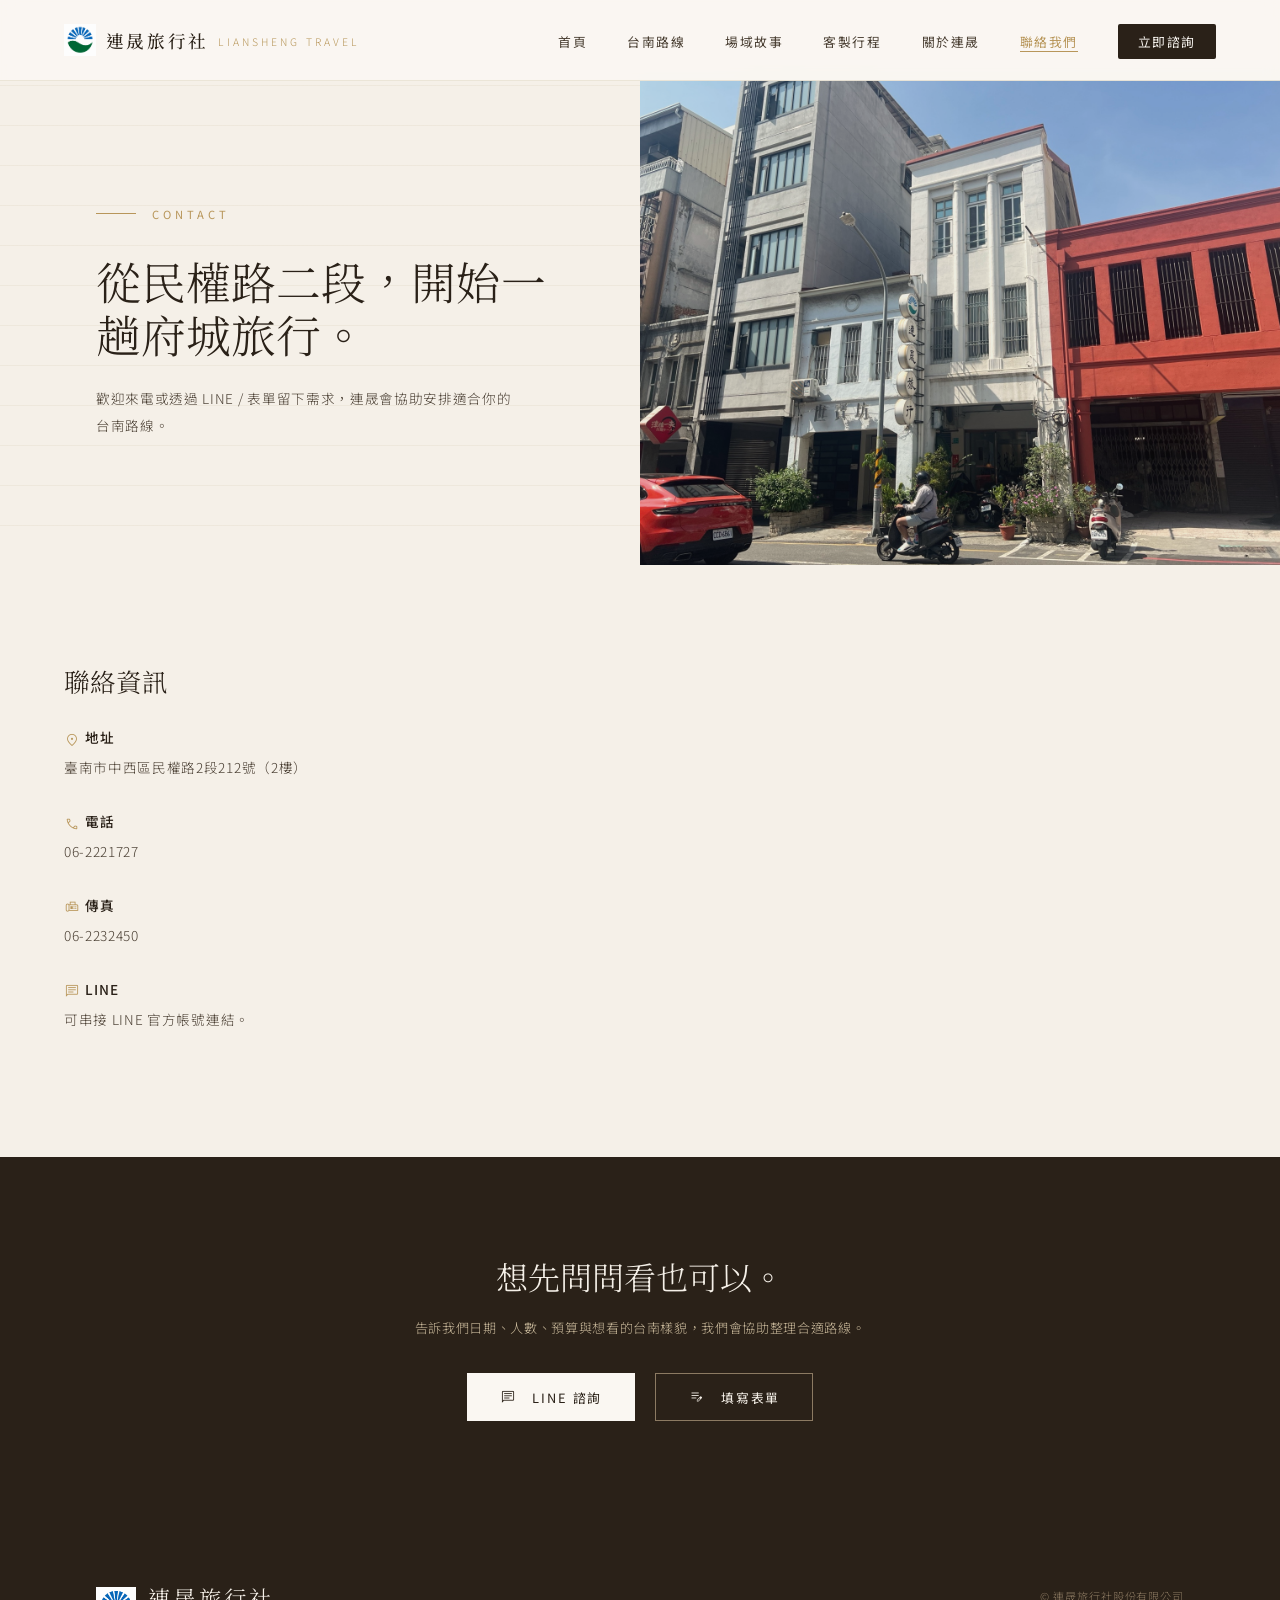
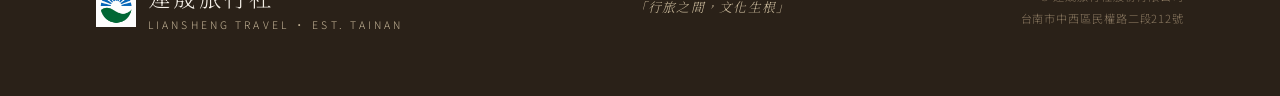
==== contact.html @ aa9bfd42 "網頁內容 新增內容" ====
<!DOCTYPE html>
<html lang="zh-TW">
<head>
<meta charset="UTF-8">
<meta name="viewport" content="width=device-width, initial-scale=1.0">
<title>聯絡我們｜連晟旅行社</title>
<meta name="description" content="連絡連晟旅行社：臺南市中西區民權路2段212號（2樓），電話06-2221727。">
<link rel="preconnect" href="https://fonts.googleapis.com">
<link href="https://fonts.googleapis.com/css2?family=Noto+Serif+TC:wght@300;400;500;700&family=Noto+Sans+TC:wght@300;400;500&family=Playfair+Display:ital,wght@0,400;0,700;1,400&display=swap" rel="stylesheet">
<link rel="stylesheet" href="assets/css/styles.css">
<link rel="icon" type="image/x-icon" href="assets/images/favicon_io/favicon.ico">
<link rel="icon" type="image/png" sizes="32x32" href="assets/images/favicon_io/favicon-32x32.png">
<link rel="icon" type="image/png" sizes="16x16" href="assets/images/favicon_io/favicon-16x16.png">
<link rel="apple-touch-icon" href="assets/images/favicon_io/apple-touch-icon.png">
<meta name="description" content="連絡連晟旅行社：臺南市中西區民權路2段212號（2樓），電話06-2221727，傳真06-2232450。">
<meta name="keywords" content="連晟旅行社電話,台南旅行社地址,06-2221727,民權路二段212號">
<meta property="og:title" content="聯絡我們｜連晟旅行社">
<meta property="og:description" content="從民權路二段，開始一趟府城旅行。歡迎來電或透過 LINE / 表單留下需求。">
<meta property="og:type" content="website">
<meta property="og:locale" content="zh_TW">
</head>
<body>

<nav class="nav">
  <a href="index.html" class="nav-logo">
    <img src="assets/images/logo300x300.png" alt="" class="nav-logo-icon">
    連晟旅行社
    <span>LIANSHENG TRAVEL</span>
  </a>
  <button class="burger" aria-label="選單" aria-expanded="false">
    <span></span><span></span><span></span>
  </button>
  <ul class="nav-links">
    <li><a href="index.html">首頁</a></li>
    <li><a href="routes.html">台南路線</a></li>
    <li><a href="space-story.html">場域故事</a></li>
    <li><a href="custom-trip.html">客製行程</a></li>
    <li><a href="about.html">關於連晟</a></li>
    <li><a href="contact.html" class="active">聯絡我們</a></li>
    <li><a href="custom-trip.html#form" class="nav-cta">立即諮詢</a></li>
  </ul>
</nav>

<main>
<section class="page-hero">
  <div class="page-hero-left">
    <div class="eyebrow">CONTACT</div>
    <h2>從民權路二段，開始一趟府城旅行。</h2>
    <p>歡迎來電或透過 LINE / 表單留下需求，連晟會協助安排適合你的台南路線。</p>
  </div>
  <div class="page-hero-right">
    <img src="assets/images/home/exterior.jpg" alt="連晟旅行社街區外觀">
  </div>
</section>

<section class="section alt animate">
  <div class="container split">
    <div class="prose">
      <h3>聯絡資訊</h3>
      <p><span class="icon icon-sm icon-gold" style="margin-right:0.3rem">location_on</span><strong>地址</strong><br>臺南市中西區民權路2段212號（2樓）</p>
      <p><span class="icon icon-sm icon-gold" style="margin-right:0.3rem">call</span><strong>電話</strong><br>06-2221727</p>
      <p><span class="icon icon-sm icon-gold" style="margin-right:0.3rem">fax</span><strong>傳真</strong><br>06-2232450</p>
      <p><span class="icon icon-sm icon-gold" style="margin-right:0.3rem">chat</span><strong>LINE</strong><br>可串接 LINE 官方帳號連結。</p>
    </div>
    <div class="map-box" style="padding:0;background:none;overflow:hidden;">
      <iframe src="https://www.google.com/maps/embed?pb=!1m18!1m12!1m3!1d3666.78!2d120.2007!3d22.9998!2m3!1f0!2f0!3f0!3m2!1i1024!2i768!4f13.1!3m3!1m2!1s0x346e770e1a0d1f27%3A0x7b4e3a6d2e3d1a2b!2z5rCo5paw6LevMjEy6Jmf!5e0!3m2!1szh-TW!2stw!4v1620000000000!5m2!1szh-TW!2stw" width="100%" height="100%" style="border:0;min-height:400px;" allowfullscreen="" loading="lazy"></iframe>
    </div>
  </div>
</section>

<section class="cta animate" id="line">
  <h2>想先問問看也可以。</h2>
  <p>告訴我們日期、人數、預算與想看的台南樣貌，我們會協助整理合適路線。</p>
  <div class="btn-row"><a class="btn primary" href="#"><span class="icon icon-sm" style="margin-right:0.3rem">chat</span>LINE 諮詢</a><a class="btn" href="custom-trip.html#form"><span class="icon icon-sm" style="margin-right:0.3rem">edit_note</span>填寫表單</a></div>
</section>
</main>

<footer class="animate">
  <div class="footer-logo">
    <img src="assets/images/logo300x300.png" alt="" class="footer-logo-icon">
    <div>連晟旅行社<span>LIANSHENG TRAVEL · EST. TAINAN</span></div>
  </div>
  <div class="footer-tagline">「行旅之間，文化生根」</div>
  <div class="footer-copy">© 連晟旅行社股份有限公司<br>台南市中西區民權路二段212號</div>
</footer>

<script src="assets/js/script.js"></script>
</body>
</html>
---- assets/css/styles.css ----
@import url("https://fonts.googleapis.com/css2?family=Material+Symbols+Outlined:opsz,wght,FILL,GRAD@20..48,100..700,0..1,-50..200");
  *, *::before, *::after { box-sizing: border-box; margin: 0; padding: 0; }

  :root {
    --cream: #F5F0E8;
    --warm-white: #FAF7F2;
    --stone: #C8B89A;
    --stone-dark: #8C7A62;
    --ink: #2A2118;
    --ink-light: #4A3F33;
    --marble-dark: #1C1C1C;
    --gold: #B8965A;
    --gold-light: #D4B07A;
    --bamboo: #7A8C5A;
    --rust: #8C4A2A;
    --font-serif: 'Noto Serif TC', 'Playfair Display', serif;
    --font-sans: 'Noto Sans TC', sans-serif;
  }

  html { scroll-behavior: smooth; }

  body {
    background-color: var(--warm-white);
    color: var(--ink);
    font-family: var(--font-sans);
    font-weight: 300;
    overflow-x: hidden;
  }

  /* ── NAV ── */
  nav {
    position: fixed;
    top: 0; left: 0; right: 0;
    z-index: 100;
    display: flex;
    align-items: center;
    justify-content: space-between;
    padding: 1.5rem 4rem;
    background: rgba(250, 247, 242, 0.92);
    backdrop-filter: blur(8px);
    border-bottom: 0.5px solid rgba(200, 184, 154, 0.3);
  }

  .nav-logo {
    font-family: var(--font-serif);
    font-weight: 500;
    font-size: 1.1rem;
    letter-spacing: 0.15em;
    color: var(--ink);
    text-decoration: none;
    display: flex;
    align-items: center;
    gap: 0.6rem;
  }

  .nav-logo-icon {
    width: 32px;
    height: 32px;
    object-fit: contain;
    flex-shrink: 0;
  }

  .nav-logo span {
    color: var(--gold);
    display: block;
    font-size: 0.65rem;
    font-weight: 300;
    letter-spacing: 0.3em;
    margin-top: 2px;
    font-family: var(--font-sans);
  }

  .nav-links {
    display: flex;
    gap: 2.5rem;
    list-style: none;
  }

  .nav-links a {
    text-decoration: none;
    color: var(--ink-light);
    font-size: 0.8rem;
    letter-spacing: 0.12em;
    font-weight: 400;
    transition: color 0.3s;
  }

  .nav-links a:hover { color: var(--gold); }
  .nav-links a.active { color: var(--gold); border-bottom: 0.5px solid var(--gold); }

  .nav-cta {
    background: var(--ink);
    color: var(--warm-white) !important;
    padding: 0.5rem 1.25rem;
    border-radius: 2px;
    transition: background 0.3s;
    font-weight: 400;
  }

  .nav-cta:hover {
    background: var(--ink-light) !important;
    color: var(--warm-white) !important;
  }

  .burger {
    display: none;
    background: none;
    border: none;
    cursor: pointer;
    padding: 0.4rem;
    z-index: 101;
  }

  /* ── HERO ── */
  .hero {
    min-height: 100vh;
    display: grid;
    grid-template-columns: 1fr 1fr;
    position: relative;
    padding-top: 80px;
  }

  .hero-left {
    background-color: var(--cream);
    display: flex;
    flex-direction: column;
    justify-content: center;
    padding: 6rem 5rem 6rem 6rem;
    position: relative;
    overflow: hidden;
  }

  .hero-left::before {
    content: '';
    position: absolute;
    top: 0; left: 0; right: 0; bottom: 0;
    background-image: repeating-linear-gradient(
      0deg,
      transparent,
      transparent 39px,
      rgba(200, 184, 154, 0.15) 39px,
      rgba(200, 184, 154, 0.15) 40px
    );
  }

  .hero-eyebrow {
    font-size: 0.7rem;
    letter-spacing: 0.35em;
    color: var(--gold);
    font-weight: 400;
    text-transform: uppercase;
    margin-bottom: 2rem;
    position: relative;
    display: flex;
    align-items: center;
    gap: 1rem;
  }

  .hero-eyebrow::before {
    content: '';
    display: inline-block;
    width: 40px;
    height: 0.5px;
    background: var(--gold);
  }

  .hero-title {
    font-family: var(--font-serif);
    font-size: clamp(2.8rem, 5vw, 4.5rem);
    font-weight: 300;
    line-height: 1.2;
    color: var(--ink);
    position: relative;
    margin-bottom: 1.5rem;
  }

  .hero-title em {
    font-style: italic;
    color: var(--gold);
    font-weight: 400;
  }

  .hero-sub {
    font-size: 0.85rem;
    line-height: 2;
    color: var(--ink-light);
    max-width: 380px;
    position: relative;
    margin-bottom: 3rem;
    letter-spacing: 0.05em;
  }

  .hero-cta {
    display: inline-flex;
    align-items: center;
    gap: 1rem;
    text-decoration: none;
    color: var(--ink);
    font-size: 0.8rem;
    letter-spacing: 0.2em;
    font-weight: 400;
    position: relative;
    padding-bottom: 0.5rem;
    border-bottom: 0.5px solid var(--stone);
    transition: all 0.3s;
    width: fit-content;
  }

  .hero-cta:hover {
    color: var(--gold);
    border-bottom-color: var(--gold);
  }

  .hero-cta::after {
    content: '→';
    transition: transform 0.3s;
  }

  .hero-cta:hover::after { transform: translateX(6px); }

  .hero-actions {
    display: flex;
    gap: 2rem;
    position: relative;
  }

  .hero-right {
    position: relative;
    overflow: hidden;
  }

  .hero-img-grid {
    display: grid;
    grid-template-rows: 60% 40%;
    height: 100%;
  }

  .hero-img-top {
    overflow: hidden;
    position: relative;
  }

  .hero-img-top img {
    width: 100%;
    height: 100%;
    object-fit: cover;
    filter: sepia(15%) contrast(0.95) brightness(0.95);
    transition: transform 8s ease;
  }

  .hero:hover .hero-img-top img { transform: scale(1.03); }

  .hero-img-bottom {
    display: grid;
    grid-template-columns: 1fr 1fr;
  }

  .hero-img-small {
    overflow: hidden;
    position: relative;
  }

  .hero-img-small img {
    width: 100%;
    height: 100%;
    object-fit: cover;
    filter: sepia(15%) contrast(0.95) brightness(0.95);
  }

  .hero-img-small:first-child {
    border-right: 2px solid var(--warm-white);
  }

  .hero-year-badge {
    position: absolute;
    bottom: 2rem;
    right: 2rem;
    background: var(--ink);
    color: var(--gold);
    padding: 1rem 1.5rem;
    font-family: var(--font-serif);
    font-size: 0.7rem;
    letter-spacing: 0.2em;
    text-align: center;
    line-height: 2;
  }

  /* ── SECTION: 關於空間 ── */
  .section-about {
    display: grid;
    grid-template-columns: 5fr 7fr;
    min-height: 70vh;
  }

  .about-left {
    background: var(--ink);
    padding: 6rem 4rem;
    display: flex;
    flex-direction: column;
    justify-content: center;
    position: relative;
    overflow: hidden;
  }

  .about-left::after {
    content: '連晟';
    position: absolute;
    bottom: -2rem;
    right: -1rem;
    font-family: var(--font-serif);
    font-size: 12rem;
    color: rgba(255,255,255,0.03);
    font-weight: 700;
    line-height: 1;
    pointer-events: none;
  }

  .section-label {
    font-size: 0.65rem;
    letter-spacing: 0.35em;
    text-transform: uppercase;
    margin-bottom: 2rem;
    display: flex;
    align-items: center;
    gap: 1rem;
  }

  .section-label::before {
    content: '';
    display: inline-block;
    width: 30px;
    height: 0.5px;
    background: currentColor;
  }

  .about-left .section-label { color: var(--stone); }

  .about-heading {
    font-family: var(--font-serif);
    font-size: clamp(1.8rem, 3vw, 2.8rem);
    font-weight: 300;
    line-height: 1.4;
    color: var(--cream);
    margin-bottom: 2rem;
  }

  .about-text {
    font-size: 0.82rem;
    line-height: 2.2;
    color: var(--stone);
    letter-spacing: 0.05em;
  }

  .about-right {
    position: relative;
    overflow: hidden;
    background: var(--cream);
  }

  .about-right img {
    width: 100%;
    height: 100%;
    object-fit: cover;
    filter: sepia(20%) contrast(0.9) brightness(0.98);
  }

  .about-overlay {
    position: absolute;
    bottom: 3rem;
    left: 3rem;
    background: var(--warm-white);
    padding: 1.5rem 2rem;
    border-left: 2px solid var(--gold);
    max-width: 280px;
  }

  .about-overlay-title {
    font-family: var(--font-serif);
    font-size: 0.8rem;
    letter-spacing: 0.1em;
    color: var(--ink);
    margin-bottom: 0.5rem;
    font-weight: 500;
  }

  .about-overlay-text {
    font-size: 0.72rem;
    color: var(--ink-light);
    line-height: 1.8;
    letter-spacing: 0.03em;
  }

  /* ── SECTION: 特色 ── */
  .section-features {
    padding: 7rem 6rem;
    background: var(--warm-white);
  }

  .features-header {
    display: flex;
    align-items: flex-end;
    justify-content: space-between;
    margin-bottom: 5rem;
  }

  .features-title {
    font-family: var(--font-serif);
    font-size: clamp(1.8rem, 3vw, 2.8rem);
    font-weight: 300;
    line-height: 1.3;
    color: var(--ink);
    max-width: 500px;
  }

  .features-title em {
    font-style: italic;
    color: var(--gold);
  }

  .features-link {
    text-decoration: none;
    color: var(--stone-dark);
    font-size: 0.75rem;
    letter-spacing: 0.2em;
    border-bottom: 0.5px solid var(--stone);
    padding-bottom: 0.3rem;
    transition: color 0.3s;
    flex-shrink: 0;
  }

  .features-link:hover { color: var(--gold); }

  .features-grid {
    display: grid;
    grid-template-columns: repeat(4, 1fr);
    gap: 0;
    border: 0.5px solid var(--stone);
  }

  .feature-item {
    padding: 3rem 2.5rem;
    border-right: 0.5px solid var(--stone);
    transition: background 0.4s;
    position: relative;
    overflow: hidden;
    text-decoration: none;
    color: inherit;
    display: block;
  }

  .feature-item:last-child { border-right: none; }

  .feature-item::before {
    content: '';
    position: absolute;
    top: 0; left: 0;
    width: 100%;
    height: 2px;
    background: var(--gold);
    transform: scaleX(0);
    transform-origin: left;
    transition: transform 0.4s;
  }

  .feature-item:hover { background: var(--cream); }
  .feature-item:hover::before { transform: scaleX(1); }

  .feature-num {
    font-family: var(--font-serif);
    font-size: 2.5rem;
    font-weight: 300;
    color: rgba(200,184,154,0.4);
    margin-bottom: 1.5rem;
    line-height: 1;
  }

  .feature-name {
    font-family: var(--font-serif);
    font-size: 1.1rem;
    font-weight: 500;
    color: var(--ink);
    margin-bottom: 1rem;
    letter-spacing: 0.05em;
  }

  .feature-desc {
    font-size: 0.78rem;
    line-height: 2;
    color: var(--ink-light);
    letter-spacing: 0.03em;
  }

  /* ── SECTION: 空間圖片 ── */
  .section-gallery {
    display: grid;
    grid-template-columns: 3fr 2fr;
    height: 60vh;
  }

  .gallery-main {
    overflow: hidden;
    position: relative;
  }

  .gallery-main img {
    width: 100%;
    height: 100%;
    object-fit: cover;
    filter: sepia(15%) contrast(0.95) brightness(0.95);
    transition: transform 6s ease;
  }

  .gallery-main:hover img { transform: scale(1.04); }

  .gallery-side {
    display: flex;
    flex-direction: column;
  }

  .gallery-side-img {
    flex: 1;
    overflow: hidden;
    position: relative;
  }

  .gallery-side-img img {
    width: 100%;
    height: 100%;
    object-fit: cover;
    filter: sepia(15%) contrast(0.95) brightness(0.95);
    transition: transform 6s ease;
  }

  .gallery-side-img:hover img { transform: scale(1.04); }

  .gallery-side-img + .gallery-side-img {
    border-top: 2px solid var(--warm-white);
  }

  /* ── SECTION: 地址/聯絡 ── */
  .section-contact {
    display: flex;
    flex-direction: column;
  }

  .contact-info {
    padding: 6rem 6rem;
    background: var(--cream);
    display: flex;
    flex-direction: column;
    justify-content: center;
    align-items: center;
  }

  .contact-info .section-label,
  .contact-heading,
  .contact-details,
  .contact-actions {
    width: 100%;
    max-width: 1200px;
  }

  .contact-info .section-label { color: var(--stone-dark); }

  .contact-heading {
    font-family: var(--font-serif);
    font-size: clamp(1.5rem, 2.5vw, 2.2rem);
    font-weight: 300;
    color: var(--ink);
    margin-bottom: 2.5rem;
    line-height: 1.4;
  }

  .contact-details {
    display: flex;
    flex-direction: column;
    gap: 1.5rem;
  }

  .contact-row {
    display: flex;
    flex-direction: column;
    gap: 0.3rem;
    padding-bottom: 1.5rem;
    border-bottom: 0.5px solid var(--stone);
  }

  .contact-row:last-child { border-bottom: none; }

  .contact-label {
    font-size: 0.65rem;
    letter-spacing: 0.3em;
    color: var(--stone-dark);
    text-transform: uppercase;
    font-weight: 400;
  }

  .contact-value {
    font-family: var(--font-serif);
    font-size: 0.95rem;
    color: var(--ink);
    font-weight: 400;
    letter-spacing: 0.05em;
  }

  .contact-actions {
    display: flex;
    gap: 1.25rem;
    margin-top: 2.5rem;
    flex-wrap: wrap;
  }

  .contact-btn {
    display: inline-flex;
    align-items: center;
    gap: 0.6rem;
    padding: 0.85rem 2rem;
    font-size: 0.8rem;
    letter-spacing: 0.15em;
    text-decoration: none;
    border: 0.5px solid var(--stone-dark);
    transition: all 0.3s;
    font-family: var(--font-sans);
    font-weight: 400;
    cursor: pointer;
  }

  .contact-btn {
    background: var(--ink);
    color: var(--warm-white);
  }

  .contact-btn:hover {
    background: var(--ink-light);
  }

  .contact-btn.outline {
    background: transparent;
    color: var(--ink);
  }

  .contact-btn.outline:hover {
    background: var(--cream);
  }

  .contact-map {
    position: relative;
    overflow: hidden;
    background: var(--ink);
    height: 60vh;
    min-height: 460px;
  }

  .contact-map iframe {
    width: 100%;
    height: 100%;
    border: none;
    filter: sepia(30%) contrast(0.9) brightness(0.8);
    min-height: 400px;
  }

  /* ── FOOTER ── */
  footer {
    background: var(--ink);
    padding: 4rem 6rem;
    display: flex;
    align-items: center;
    justify-content: space-between;
  }

  .footer-logo {
    font-family: var(--font-serif);
    font-size: 1.4rem;
    font-weight: 300;
    color: var(--cream);
    letter-spacing: 0.15em;
    display: flex;
    align-items: center;
    gap: 0.75rem;
  }

  .footer-logo-icon {
    width: 40px;
    height: 40px;
    object-fit: contain;
    flex-shrink: 0;
  }

  .footer-logo span {
    display: block;
    font-family: var(--font-sans);
    font-size: 0.65rem;
    color: var(--stone);
    letter-spacing: 0.3em;
    margin-top: 4px;
    font-weight: 300;
  }

  .footer-tagline {
    font-family: var(--font-serif);
    font-size: 0.8rem;
    color: var(--stone);
    letter-spacing: 0.1em;
    font-style: italic;
    text-align: center;
  }

  .footer-copy {
    font-size: 0.7rem;
    color: var(--stone-dark);
    letter-spacing: 0.08em;
    text-align: right;
    line-height: 2;
  }

  /* ── ANIMATION ── */
  @keyframes fadeUp {
    from { opacity: 0; transform: translateY(30px); }
    to { opacity: 1; transform: translateY(0); }
  }

  .hero-eyebrow { animation: fadeUp 0.8s ease 0.2s both; }
  .hero-title { animation: fadeUp 0.8s ease 0.4s both; }
  .hero-sub { animation: fadeUp 0.8s ease 0.6s both; }
  .hero-cta { animation: fadeUp 0.8s ease 0.8s both; }

  /* ── 內頁 page-hero 載入動畫 ── */
  .page-hero .eyebrow { animation: fadeUp 0.8s ease 0.2s both; }
  .page-hero h2 { animation: fadeUp 0.8s ease 0.4s both; }
  .page-hero p { animation: fadeUp 0.8s ease 0.6s both; }

  /* ── 滾動觸發動畫 ── */
  .animate {
    opacity: 0; transform: translateY(40px);
    transition: opacity 0.8s cubic-bezier(0.25,0.46,0.45,0.94), transform 0.8s cubic-bezier(0.25,0.46,0.45,0.94);
  }
  .animate.show { opacity: 1; transform: translateY(0); }
  .animate.d1 { transition-delay: 0.1s; }
  .animate.d2 { transition-delay: 0.2s; }
  .animate.d3 { transition-delay: 0.3s; }
  .animate.d4 { transition-delay: 0.4s; }
  .animate.d5 { transition-delay: 0.5s; }
  .animate.d6 { transition-delay: 0.6s; }

  /* ── Icon 字型 ── */
  .icon { font-family: 'Material Symbols Outlined'; font-weight: 300; font-size: 1.4rem; line-height: 1; vertical-align: middle; display: inline-block; }
  .icon-sm { font-size: 1rem; }
  .icon-lg { font-size: 2rem; }
  .icon-gold { color: var(--gold); }
  .icon-stone { color: var(--stone); }

  @keyframes iconBounce { 0%,100% { transform: translateY(0); } 50% { transform: translateY(-4px); } }
  .icon-bounce:hover { animation: iconBounce 0.4s ease; }
  @keyframes iconSpin { to { transform: rotate(360deg); } }
  .icon-spin-slow { animation: iconSpin 12s linear infinite; display: inline-block; }

  /* ── 懸浮微互動 ── */
  .route-card, .story-card { transition: background 0.4s, transform 0.4s, box-shadow 0.4s; }
  .route-card:hover, .story-card:hover { transform: translateY(-3px); box-shadow: 0 8px 24px rgba(42,33,24,0.08); }
  .route-card img, .story-card img { transition: transform 0.6s ease, filter 0.6s ease; }
  .route-card:hover img, .story-card:hover img { transform: scale(1.06); filter: sepia(10%) contrast(1) brightness(1.02); }
  .btn { transition: all 0.3s, transform 0.3s; }
  .btn:hover { transform: translateY(-1px); }
  .btn.primary:hover { transform: translateY(-1px); }
  .hero-cta { transition: all 0.3s, transform 0.3s; }
  .hero-cta:hover { transform: translateX(4px); }

  /* ── section-label 線條動畫 ── */
  .section-label { overflow: hidden; }
  .section-label::before { transition: width 0.8s cubic-bezier(0.25,0.46,0.45,0.94) 0.3s; }
  .animate.show .section-label::before { width: 40px; }
  .hero-eyebrow { overflow: hidden; }
  .hero-eyebrow::before { transition: width 0.8s cubic-bezier(0.25,0.46,0.45,0.94) 0.3s; }

  /* ── 內頁共用區塊 ── */
  .container { max-width: 1280px; margin: 0 auto; padding: 0 4rem; }

  .page-hero {
    min-height: 60vh; display: grid; grid-template-columns: 1fr 1fr;
    padding-top: 80px; background: var(--cream);
  }
  .page-hero-left {
    display: flex; flex-direction: column; justify-content: center;
    padding: 6rem 5rem 6rem 6rem; position: relative;
  }
  .page-hero-left::before {
    content: ''; position: absolute; top: 0; left: 0; right: 0; bottom: 0;
    background-image: repeating-linear-gradient(0deg, transparent, transparent 39px, rgba(200,184,154,0.15) 39px, rgba(200,184,154,0.15) 40px);
  }
  .page-hero-right { position: relative; overflow: hidden; }
  .page-hero-right img {
    width: 100%; height: 100%; object-fit: cover;
    filter: sepia(15%) contrast(0.95) brightness(0.95);
  }
  .eyebrow {
    font-size: 0.7rem; letter-spacing: 0.35em; color: var(--gold);
    font-weight: 400; text-transform: uppercase; margin-bottom: 2rem;
    display: flex; align-items: center; gap: 1rem; position: relative;
  }
  .eyebrow::before {
    content: ''; display: inline-block; width: 40px; height: 0.5px; background: var(--gold);
  }
  .page-hero h2 {
    font-family: var(--font-serif); font-size: clamp(2rem,3.5vw,3.2rem);
    font-weight: 300; line-height: 1.2; color: var(--ink);
    margin-bottom: 1.5rem; position: relative;
  }
  .page-hero p {
    font-size: 0.85rem; line-height: 2; color: var(--ink-light);
    max-width: 420px; letter-spacing: 0.05em; position: relative;
  }

  .section { padding: 6rem 0; background: var(--warm-white); }
  .section.alt { background: var(--cream); }
  .section-title {
    font-family: var(--font-serif); font-size: clamp(1.5rem,2.5vw,2.2rem);
    font-weight: 300; color: var(--ink); margin-bottom: 1rem;
  }
  .section-sub {
    font-size: 0.82rem; line-height: 2; color: var(--ink-light);
    margin-bottom: 3rem; letter-spacing: 0.05em;
  }

  .split {
    display: grid; grid-template-columns: 1fr 1fr; gap: 5rem; align-items: center;
  }
  .split img {
    width: 100%; height: 400px; object-fit: cover;
    filter: sepia(15%) contrast(0.95) brightness(0.95);
  }
  .prose h3 {
    font-family: var(--font-serif); font-size: clamp(1.3rem,2vw,1.8rem);
    font-weight: 300; color: var(--ink); margin-bottom: 1.5rem;
  }
  .prose p {
    font-size: 0.85rem; line-height: 2.2; color: var(--ink-light);
    letter-spacing: 0.05em; margin-bottom: 1.5rem;
  }
  .prose p strong { font-weight: 500; color: var(--ink); }

  .cards {
    display: grid; grid-template-columns: repeat(3, 1fr); gap: 2px;
    background: var(--stone); border: 0.5px solid var(--stone);
  }
  .route-card, .story-card {
    background: var(--warm-white); padding: 0; transition: background 0.4s;
    position: relative; overflow: hidden; text-decoration: none;
    color: inherit; display: block;
  }
  .route-card:hover, .story-card:hover { background: var(--cream); }
  .route-card img, .story-card img {
    width: 100%; height: 240px; object-fit: cover;
    filter: sepia(15%) contrast(0.95) brightness(0.95);
  }
  .card-body { padding: 2rem 2.5rem; }
  .tag {
    display: inline-block; font-size: 0.6rem; letter-spacing: 0.25em;
    color: var(--gold); font-weight: 400; margin-bottom: 0.8rem;
    border-bottom: 0.5px solid var(--gold); padding-bottom: 0.3rem;
  }
  .route-card h3, .story-card h3 {
    font-family: var(--font-serif); font-size: 1.1rem; font-weight: 500;
    color: var(--ink); margin-bottom: 0.8rem; letter-spacing: 0.05em;
  }
  .card-body p {
    font-size: 0.78rem; line-height: 2; color: var(--ink-light); letter-spacing: 0.03em;
  }
  .text-link {
    display: inline-flex; align-items: center; gap: 0.5rem; text-decoration: none;
    color: var(--ink); font-size: 0.75rem; letter-spacing: 0.15em;
    font-weight: 400; margin-top: 1rem; padding-bottom: 0.3rem;
    border-bottom: 0.5px solid var(--stone); transition: all 0.3s;
  }
  .text-link:hover { color: var(--gold); border-bottom-color: var(--gold); }
  .text-link::after { content: '→'; transition: transform 0.3s; }
  .text-link:hover::after { transform: translateX(4px); }

  .cta {
    padding: 6rem 4rem; text-align: center; background: var(--ink);
  }
  .cta h2 {
    font-family: var(--font-serif); font-size: clamp(1.5rem,2.5vw,2.2rem);
    font-weight: 300; color: var(--cream); margin-bottom: 1rem;
  }
  .cta p {
    font-size: 0.82rem; color: var(--stone); line-height: 2;
    letter-spacing: 0.05em; margin-bottom: 2rem;
  }
  .btn-row { display: flex; gap: 1.25rem; justify-content: center; flex-wrap: wrap; }
  .btn {
    display: inline-flex; align-items: center; gap: 0.6rem;
    padding: 0.85rem 2rem; font-size: 0.8rem; letter-spacing: 0.15em;
    text-decoration: none; border: 0.5px solid var(--stone-dark);
    transition: all 0.3s; font-family: var(--font-sans); font-weight: 400;
    cursor: pointer; background: transparent; color: var(--cream);
  }
  .btn:hover { background: rgba(255,255,255,0.05); }
  .btn.primary { background: var(--warm-white); color: var(--ink); border-color: var(--warm-white); }
  .btn.primary:hover { background: var(--cream); }

  .form {
    display: grid; grid-template-columns: 1fr 1fr; gap: 1.5rem;
  }
  .form .field { display: flex; flex-direction: column; gap: 0.5rem; }
  .form .field.full { grid-column: 1 / -1; }
  .form label {
    font-size: 0.75rem; letter-spacing: 0.1em; color: var(--ink-light); font-weight: 400;
  }
  .form input, .form select, .form textarea {
    padding: 0.75rem 1rem; border: 0.5px solid var(--stone);
    background: var(--warm-white); font-family: var(--font-sans);
    font-size: 0.85rem; color: var(--ink); transition: border-color 0.3s;
  }
  .form input:focus, .form select:focus, .form textarea:focus {
    outline: none; border-color: var(--gold);
  }
  .form textarea { min-height: 120px; resize: vertical; }

  .timeline { display: flex; flex-direction: column; gap: 2rem; max-width: 700px; }
  .time-row {
    display: grid; grid-template-columns: 100px 1fr; gap: 2rem;
    padding-bottom: 2rem; border-bottom: 0.5px solid var(--stone);
  }
  .time-row:last-child { border-bottom: none; }
  .time-row strong {
    font-family: var(--font-serif); font-size: 0.9rem; color: var(--gold); font-weight: 400;
  }
  .time-row span {
    font-size: 0.82rem; line-height: 1.8; color: var(--ink-light); letter-spacing: 0.05em;
  }

  .feature-strip {
    display: grid; grid-template-columns: repeat(4, 1fr);
    background: var(--cream); border-top: 0.5px solid var(--stone);
    border-bottom: 0.5px solid var(--stone);
  }
  .feature-card {
    padding: 2.5rem 2rem; display: flex; gap: 1rem; align-items: flex-start;
    border-right: 0.5px solid var(--stone);
  }
  .feature-card:last-child { border-right: none; }
  .feature-card .icon { font-size: 1.5rem; color: var(--gold); flex-shrink: 0; margin-top: 0.2rem; }
  .feature-card h3 {
    font-family: var(--font-serif); font-size: 0.95rem; font-weight: 500; color: var(--ink); margin-bottom: 0.4rem;
  }
  .feature-card p { font-size: 0.75rem; color: var(--ink-light); line-height: 1.6; }

  .map-box {
    background: var(--ink); color: var(--stone); height: 400px;
    display: flex; align-items: center; justify-content: center;
    font-size: 0.8rem; letter-spacing: 0.1em;
  }

  /* ── 媒體報導頁 ── */
  .press-group { margin-bottom: 4rem; }
  .press-group-label {
    font-size: 0.75rem; letter-spacing: 0.3em; color: var(--stone-dark);
    text-transform: uppercase; font-weight: 400;
    display: flex; align-items: center; margin-bottom: 2rem;
    padding-bottom: 1rem; border-bottom: 0.5px solid var(--stone);
  }
  .press-item {
    padding: 2rem 0; border-bottom: 0.5px solid rgba(200,184,154,0.3);
    transition: background 0.3s; padding-left: 1rem; padding-right: 1rem;
    margin: 0 -1rem;
  }
  .press-item:last-child { border-bottom: none; }
  .press-item:hover { background: var(--cream); border-radius: 4px; }
  .press-meta { display: flex; gap: 1.5rem; margin-bottom: 0.5rem; }
  .press-date {
    font-size: 0.72rem; color: var(--stone-dark); letter-spacing: 0.05em;
    font-family: var(--font-sans); font-weight: 400;
  }
  .press-source {
    font-size: 0.72rem; color: var(--gold); letter-spacing: 0.08em;
    font-weight: 500;
  }
  .press-list { display: flex; flex-direction: column; max-width: 700px; }
  .press-row {
    display: grid; grid-template-columns: 160px 1fr 80px; gap: 1rem;
    padding: 1rem 0; border-bottom: 0.5px solid rgba(200,184,154,0.3);
    align-items: baseline;
  }
  .press-row:last-child { border-bottom: none; }
  .press-src { font-size: 0.78rem; color: var(--gold); font-weight: 500; letter-spacing: 0.05em; }
  .press-article { font-size: 0.82rem; color: var(--ink); letter-spacing: 0.03em; }
  .press-year { font-size: 0.7rem; color: var(--stone-dark); text-align: right; }
  .press-row:hover { background: var(--cream); margin: 0 -1rem; padding-left: 1rem; padding-right: 1rem; border-radius: 4px; }
  .press-more { margin-top: 1.5rem; }
  .press-title {
    font-family: var(--font-serif); font-size: 1rem;
    font-weight: 500; color: var(--ink); margin-bottom: 0.6rem;
    letter-spacing: 0.03em;
  }
  .press-desc {
    font-size: 0.8rem; line-height: 1.9; color: var(--ink-light);
    letter-spacing: 0.03em; margin-bottom: 0.8rem; max-width: 700px;
  }
  .press-note {
    font-size: 0.78rem; line-height: 1.8; color: var(--stone-dark);
    font-style: italic; letter-spacing: 0.04em; margin-bottom: 0.8rem;
    padding-left: 1rem; border-left: 2px solid var(--gold);
    max-width: 600px;
  }


  /* ─────────────────────────────
     RWD EXTENSION
     保持桌機原始視覺，只針對不同螢幕寬度調整排版、間距與圖片比例
  ───────────────────────────── */

  @media (max-width: 1200px) {
    nav {
      padding: 1.25rem 2.5rem;
    }

    .nav-links {
      gap: 1.6rem;
    }

    .hero-left {
      padding: 5rem 3.5rem 5rem 4rem;
    }

    .section-features,
    .contact-info,
    footer {
      padding-left: 4rem;
      padding-right: 4rem;
    }

    .feature-item {
      padding: 2.5rem 2rem;
    }

    .page-hero-left { padding: 5rem 3.5rem 5rem 4rem; }
    .container { padding: 0 2.5rem; }
    .cta { padding: 5rem 2.5rem; }
    .card-body { padding: 1.5rem 2rem; }
  }

  @media (max-width: 1024px) {
    nav {
      padding: 1rem 2rem;
      align-items: flex-start;
      gap: 1.25rem;
    }

    .nav-links {
      gap: 1.25rem;
      flex-wrap: wrap;
      justify-content: flex-end;
      max-width: 70%;
      row-gap: 0.8rem;
    }

    .hero {
      min-height: auto;
      grid-template-columns: 1fr;
      padding-top: 86px;
    }

    .hero-left {
      min-height: 64vh;
      padding: 7rem 4rem 5rem;
    }

    .hero-title {
      max-width: 720px;
    }

    .hero-sub {
      max-width: 520px;
    }

    .hero-right {
      height: 56vh;
      min-height: 480px;
    }

    .section-about {
      grid-template-columns: 1fr;
    }

    .about-left {
      padding: 5rem 4rem;
      min-height: auto;
    }

    .about-right {
      height: 55vh;
      min-height: 460px;
    }

    .features-header {
      display: block;
      margin-bottom: 3.5rem;
    }

    .features-link {
      display: inline-block;
      margin-top: 1.5rem;
    }

    .features-grid {
      grid-template-columns: repeat(4, minmax(0, 1fr));
    }

    .feature-item {
      padding: 2.25rem 1.75rem;
    }

    .section-gallery {
      grid-template-columns: 1fr;
      height: auto;
    }

    .gallery-main {
      height: 50vh;
      min-height: 420px;
    }

    .gallery-side {
      display: grid;
      grid-template-columns: 1fr 1fr;
      height: 40vh;
      min-height: 320px;
    }

    .gallery-side-img + .gallery-side-img {
      border-top: none;
      border-left: 2px solid var(--warm-white);
    }

    .page-hero {
      min-height: auto; grid-template-columns: 1fr; padding-top: 86px;
    }
    .page-hero-left { min-height: 50vh; padding: 5rem 4rem; }
    .page-hero-right { height: 46vh; min-height: 380px; }

    .split { grid-template-columns: 1fr; gap: 3rem; }
    .split img { height: 340px; }

    .cards { grid-template-columns: repeat(3, 1fr); }
    .route-card img, .story-card img { height: 200px; }

    .feature-strip { grid-template-columns: repeat(4, 1fr); }
    .feature-card { padding: 2rem 1.5rem; }

    .container { padding: 0 2.5rem; }

    .form { grid-template-columns: 1fr; }

    .contact-map iframe {
      min-height: 420px;
    }

    footer {
      gap: 2rem;
      flex-wrap: wrap;
    }

    .footer-tagline {
      order: 3;
      width: 100%;
      text-align: left;
    }
  }

  @media (max-width: 768px) {
    body {
      font-size: 15px;
    }

    nav {
      position: sticky;
      padding: 0.9rem 1.25rem;
      flex-wrap: wrap;
      background: rgba(250, 247, 242, 0.96);
    }

    .nav-logo {
      font-size: 1rem;
      line-height: 1.2;
    }

    .burger {
      display: flex;
      flex-direction: column;
      gap: 5px;
      margin-left: auto;
      align-self: center;
    }

    .burger span {
      display: block;
      width: 24px;
      height: 1.5px;
      background: var(--ink);
      border-radius: 1px;
      transition: transform 0.35s ease, opacity 0.25s ease;
    }

    .nav.open .burger span:nth-child(1) {
      transform: rotate(45deg) translate(4.5px, 4.5px);
    }

    .nav.open .burger span:nth-child(2) {
      opacity: 0;
    }

    .nav.open .burger span:nth-child(3) {
      transform: rotate(-45deg) translate(4.5px, -4.5px);
    }

    .nav-links {
      display: none;
      width: 100%;
      flex-direction: column;
      gap: 0;
      padding: 1.25rem 0 0.5rem;
    }

    .nav.open .nav-links {
      display: flex;
    }

    .nav-links li {
      flex: none;
      border-bottom: 0.5px solid var(--stone);
    }

    .nav-links a {
      display: block;
      padding: 0.85rem 0;
      font-size: 0.85rem;
      letter-spacing: 0.1em;
    }

    .nav-cta {
      margin-top: 0.75rem;
      text-align: center;
      padding: 0.85rem !important;
      border: 0.5px solid var(--stone);
      background: var(--ink);
      color: var(--warm-white) !important;
      border-radius: 2px;
    }

    .hero {
      padding-top: 0;
    }

    .hero-left {
      min-height: auto;
      padding: 5rem 1.5rem 4rem;
    }

    .hero-left::before {
      background-image: repeating-linear-gradient(
        0deg,
        transparent,
        transparent 31px,
        rgba(200, 184, 154, 0.14) 31px,
        rgba(200, 184, 154, 0.14) 32px
      );
    }

    .hero-eyebrow {
      font-size: 0.64rem;
      letter-spacing: 0.26em;
      margin-bottom: 1.5rem;
    }

    .hero-eyebrow::before {
      width: 28px;
    }

    .hero-title {
      font-size: clamp(2.25rem, 12vw, 3.4rem);
      line-height: 1.18;
      margin-bottom: 1.25rem;
    }

    .hero-sub {
      font-size: 0.82rem;
      line-height: 2;
      max-width: 100%;
      margin-bottom: 2.25rem;
    }

    .hero-right {
      height: auto;
      min-height: 0;
    }

    .hero-img-grid {
      display: block;
      height: auto;
    }

    .hero-img-top {
      height: 58vh;
      min-height: 360px;
    }

    .hero-img-bottom {
      display: grid;
      grid-template-columns: 1fr 1fr;
      height: 34vh;
      min-height: 240px;
    }

    .hero-year-badge {
      right: 1.25rem;
      bottom: 1.25rem;
      padding: 0.8rem 1rem;
      font-size: 0.62rem;
    }

    .section-about {
      min-height: auto;
    }

    .about-left {
      padding: 4rem 1.5rem;
    }

    .about-left::after {
      font-size: 7rem;
      bottom: -1rem;
    }

    .section-label {
      font-size: 0.6rem;
      letter-spacing: 0.25em;
      margin-bottom: 1.4rem;
    }

    .about-heading,
    .features-title,
    .contact-heading {
      font-size: clamp(1.55rem, 7vw, 2.2rem);
    }

    .about-text {
      font-size: 0.8rem;
      line-height: 2.05;
    }

    .about-right {
      height: 54vh;
      min-height: 360px;
    }

    .about-overlay {
      left: 1.25rem;
      right: 1.25rem;
      bottom: 1.25rem;
      max-width: none;
      padding: 1.25rem 1.35rem;
    }

    .section-features {
      padding: 4.5rem 1.25rem;
    }

    .features-header {
      margin-bottom: 2.5rem;
    }

    .features-grid {
      grid-template-columns: 1fr;
    }

    .feature-item {
      border-right: none;
      border-bottom: 0.5px solid var(--stone);
      padding: 2.25rem 1.4rem;
    }

    .feature-item:last-child {
      border-bottom: none;
    }

    .feature-num {
      font-size: 2.1rem;
      margin-bottom: 1.1rem;
    }

    .section-gallery {
      display: block;
    }

    .gallery-main,
    .gallery-side {
      height: auto;
      min-height: 0;
    }

    .gallery-main {
      height: 50vh;
      min-height: 340px;
    }

    .gallery-side {
      display: block;
    }

    .gallery-side-img {
      height: 38vh;
      min-height: 260px;
    }

    .gallery-side-img + .gallery-side-img {
      border-left: none;
      border-top: 2px solid var(--warm-white);
    }

    .contact-info {
      padding: 4.5rem 1.5rem;
    }

    .contact-details {
      gap: 1.1rem;
    }

    .contact-row {
      padding-bottom: 1.2rem;
    }

    .page-hero { min-height: auto; padding-top: 0; }
    .page-hero-left { min-height: auto; padding: 5rem 1.5rem 4rem; }
    .page-hero-left::before {
      background-image: repeating-linear-gradient(0deg, transparent, transparent 31px, rgba(200,184,154,0.14) 31px, rgba(200,184,154,0.14) 32px);
    }
    .page-hero h2 { font-size: clamp(2.25rem,12vw,3.4rem); }
    .page-hero p { max-width: 100%; }
    .page-hero-right { height: auto; min-height: 0; }
    .page-hero-right img { height: 52vh; min-height: 360px; }

    .section { padding: 4rem 0; }
    .split { gap: 2rem; }
    .split img { height: 280px; }
    .prose h3 { font-size: clamp(1.3rem,6vw,1.8rem); }

    .cards { grid-template-columns: 1fr; }
    .route-card img, .story-card img { height: 220px; }
    .card-body { padding: 1.5rem; }

    .container { padding: 0 1.25rem; }
    .cta { padding: 4rem 1.5rem; }

    .feature-strip { grid-template-columns: 1fr 1fr; }
    .feature-card { padding: 1.5rem; border-right: none; border-bottom: 0.5px solid var(--stone); }
    .feature-card:nth-child(even) { border-right: none; }

    .timeline { gap: 1.5rem; }
    .time-row { grid-template-columns: 80px 1fr; gap: 1rem; }

    .form { grid-template-columns: 1fr; }

    .contact-map iframe {
      min-height: 360px;
    }

    .contact-map {
      height: 45vh;
      min-height: 320px;
    }

    footer {
      padding: 3rem 1.5rem;
      display: block;
    }

    .footer-logo,
    .footer-tagline,
    .footer-copy {
      text-align: left;
    }

    .footer-tagline {
      margin: 1.5rem 0;
      width: auto;
    }
  }

  @media (max-width: 480px) {
    nav {
      padding: 0.85rem 1rem;
    }

    .nav-logo {
      font-size: 0.92rem;
      letter-spacing: 0.12em;
    }

    .nav-logo span {
      font-size: 0.58rem;
      letter-spacing: 0.22em;
    }

    .burger {
      padding: 0.3rem;
    }

    .burger span {
      width: 20px;
    }

    .nav-links a {
      padding: 0.75rem 0;
      font-size: 0.8rem;
    }

    .hero-left {
      padding: 4.25rem 1.1rem 3.5rem;
    }

    .hero-title {
      font-size: clamp(2rem, 14vw, 3rem);
    }

    .hero-cta {
      letter-spacing: 0.16em;
    }

    .hero-actions {
      flex-direction: column;
      gap: 1rem;
    }

    .hero-img-top {
      height: 52vh;
      min-height: 320px;
    }

    .hero-img-bottom {
      grid-template-columns: 1fr;
      height: auto;
    }

    .hero-img-small {
      height: 32vh;
      min-height: 220px;
    }

    .hero-img-small:first-child {
      border-right: none;
      border-bottom: 2px solid var(--warm-white);
    }

    .about-left,
    .section-features,
    .contact-info,
    footer {
      padding-left: 1rem;
      padding-right: 1rem;
    }

    .about-right,
    .gallery-main {
      min-height: 300px;
    }

    .about-overlay {
      left: 1rem;
      right: 1rem;
      bottom: 1rem;
    }

    .feature-item {
      padding: 2rem 1.15rem;
    }

    .page-hero-left { padding: 4.25rem 1.1rem 3.5rem; }
    .page-hero h2 { font-size: clamp(2rem,14vw,3rem); }
    .page-hero p { font-size: 0.82rem; }
    .page-hero-right img { height: 46vh; min-height: 300px; }

    .section { padding: 3rem 0; }
    .split img { height: 220px; }
    .card-body { padding: 1.25rem; }
    .route-card img, .story-card img { height: 200px; }
    .cta { padding: 3rem 1rem; }
    .feature-strip { grid-template-columns: 1fr; }
    .feature-card { border-bottom: 0.5px solid var(--stone); }
    .feature-card:last-child { border-bottom: none; }

    .contact-value {
      font-size: 0.88rem;
      word-break: break-word;
    }

    .contact-actions {
      flex-direction: column;
      align-items: center;
    }

    .contact-btn {
      justify-content: center;
      width: 100%;
      max-width: 320px;
    }
  }
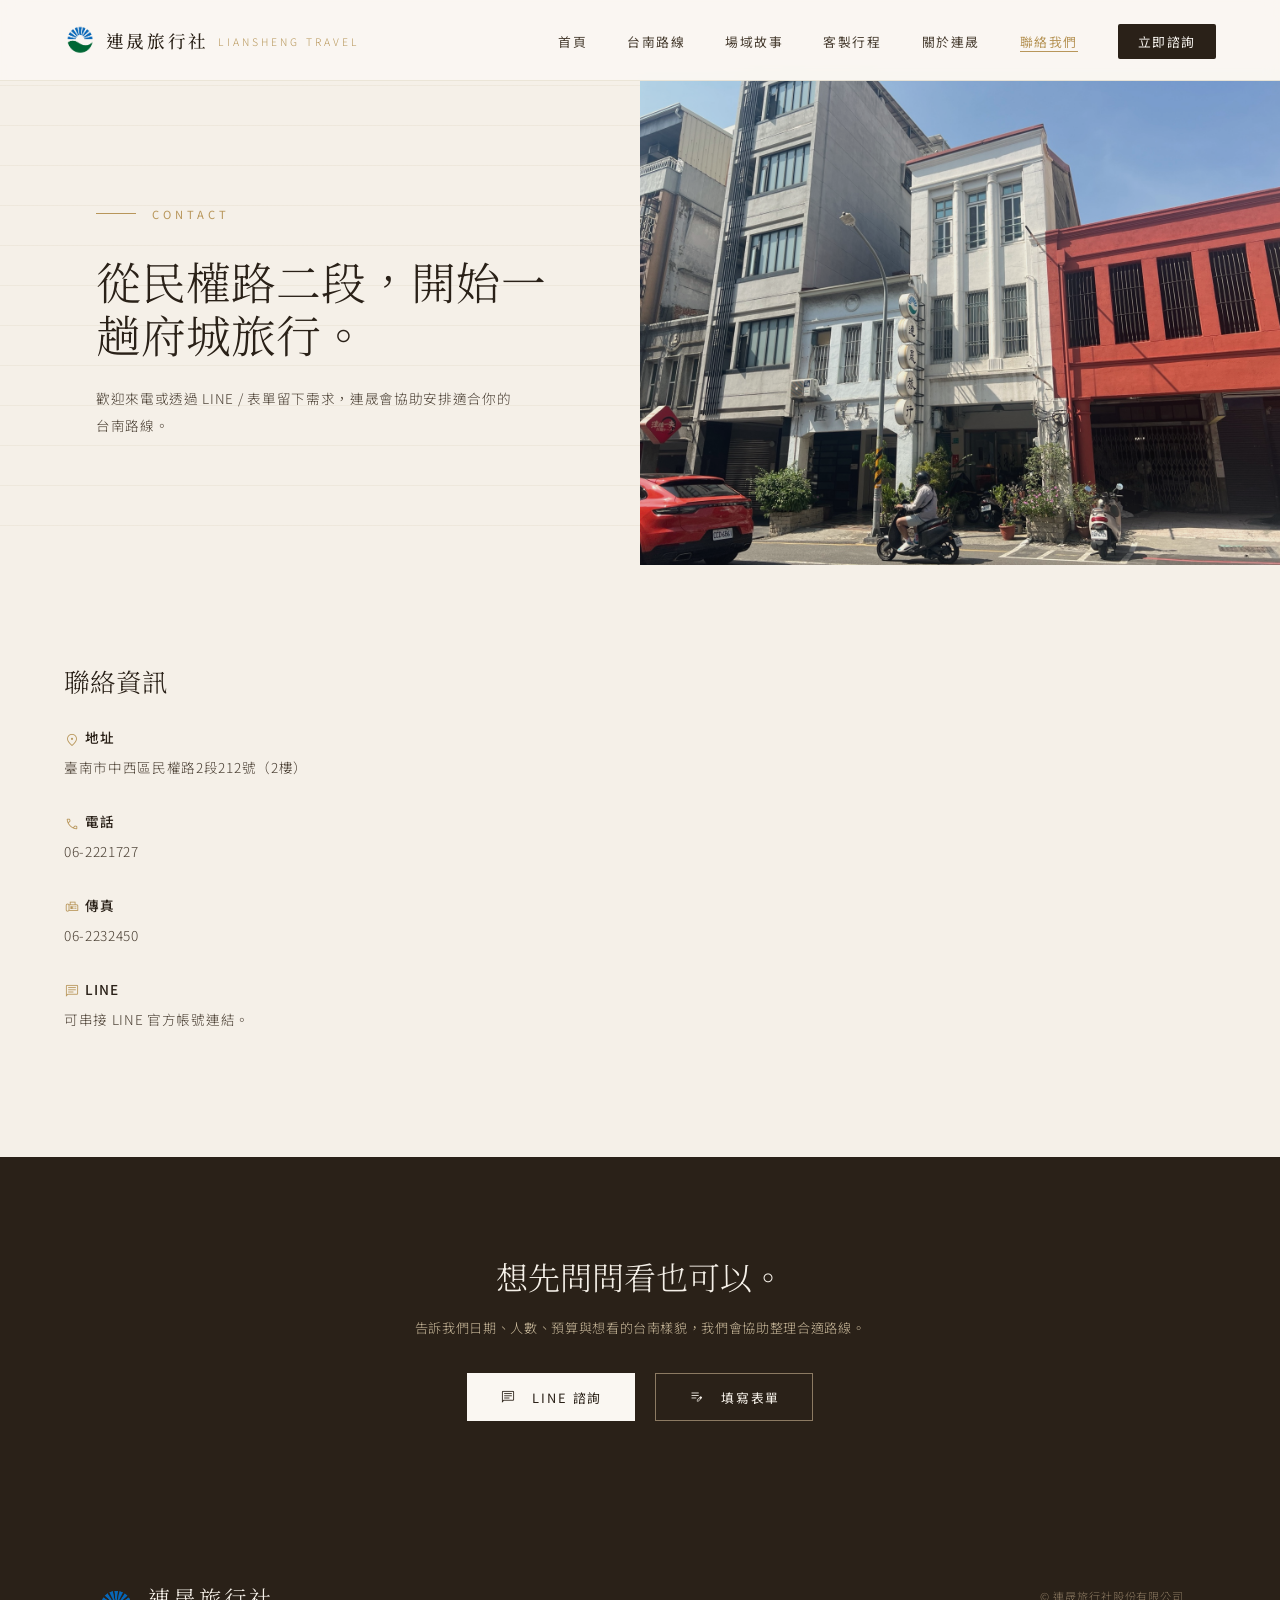
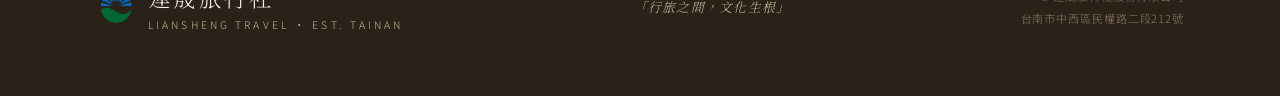
==== commit dc0a9212: "fix MAP" ====
--- a/contact.html
+++ b/contact.html
@@ -63,7 +63,7 @@
       <p><span class="icon icon-sm icon-gold" style="margin-right:0.3rem">chat</span><strong>LINE</strong><br>可串接 LINE 官方帳號連結。</p>
     </div>
     <div class="map-box" style="padding:0;background:none;overflow:hidden;">
-      <iframe src="https://www.google.com/maps/embed?pb=!1m18!1m12!1m3!1d3666.78!2d120.2007!3d22.9998!2m3!1f0!2f0!3f0!3m2!1i1024!2i768!4f13.1!3m3!1m2!1s0x346e770e1a0d1f27%3A0x7b4e3a6d2e3d1a2b!2z5rCo5paw6LevMjEy6Jmf!5e0!3m2!1szh-TW!2stw!4v1620000000000!5m2!1szh-TW!2stw" width="100%" height="100%" style="border:0;min-height:400px;" allowfullscreen="" loading="lazy"></iframe>
+      <iframe src="https://maps.google.com/maps?q=連晟旅行社&z=18&output=embed" width="100%" height="100%" style="border:0;min-height:400px;" allowfullscreen="" loading="lazy"></iframe>
     </div>
   </div>
 </section>
--- a/assets/css/styles.css
+++ b/assets/css/styles.css
@@ -1606,4 +1606,27 @@
     }
   }
 
-
+/* ── Map Label ── */
+.map-label {
+  display: flex;
+  align-items: center;
+  gap: 0.4rem;
+  padding: 0.65rem 1rem;
+  background: var(--cream, #f5f0e8);
+  border-top: 0.5px solid var(--stone, #c8b89a);
+  border-bottom: 0.5px solid var(--stone, #c8b89a);
+  font-family: var(--font-sans, 'Noto Sans TC', sans-serif);
+  font-size: 0.78rem;
+  letter-spacing: 0.1em;
+  color: var(--ink, #1a1612);
+  font-weight: 400;
+}
+
+.map-label .icon {
+  font-size: 1.05rem;
+  color: var(--gold, #c8973a);
+  flex-shrink: 0;
+  vertical-align: -0.15em;
+}
+
+
